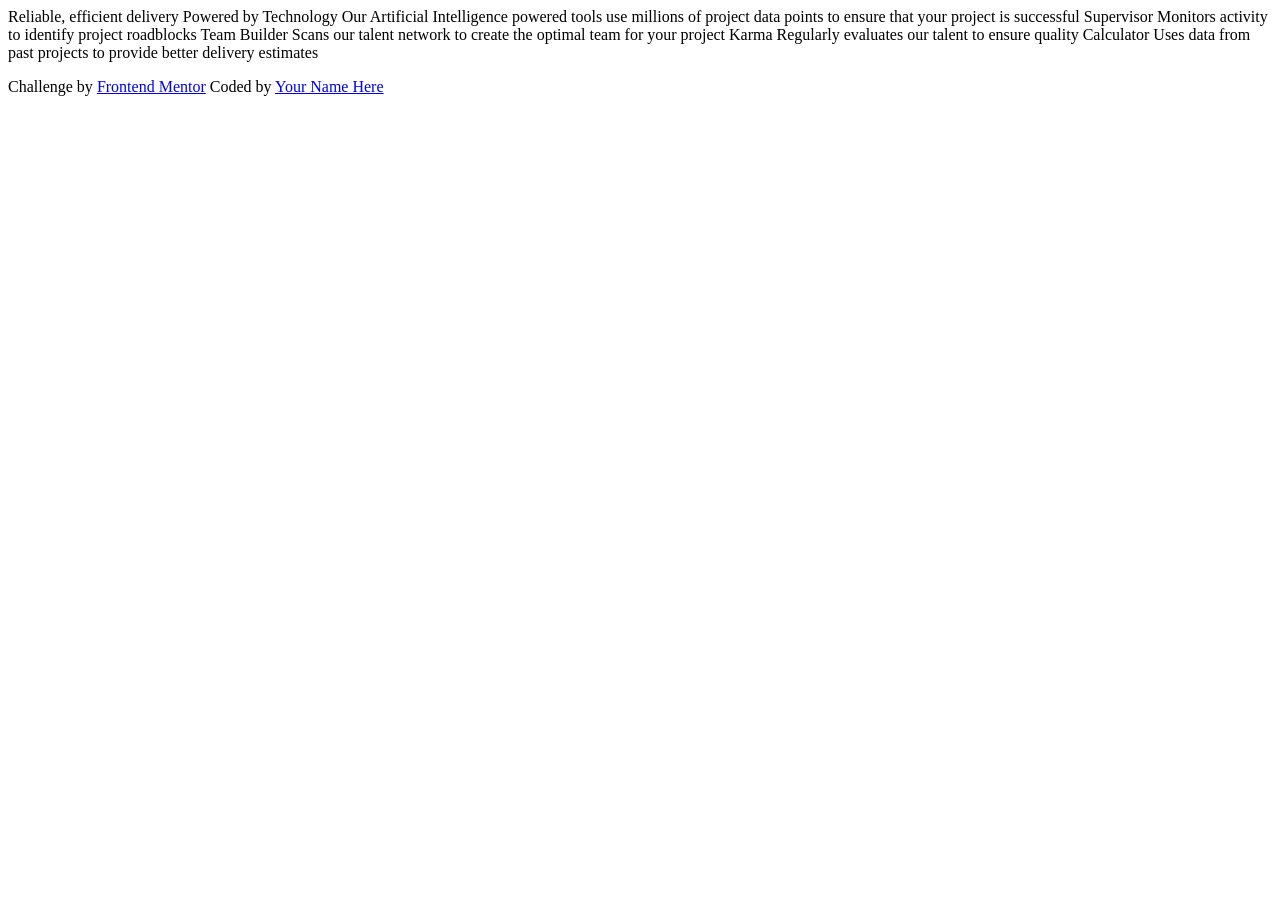
==== design/card.html @ c5b6e591 "first commit" ====
<!DOCTYPE html>
<html lang="en">
  <head>
    <meta charset="UTF-8" />
    <meta name="viewport" content="width=device-width, initial-scale=1.0" />
    <link
      rel="icon"
      type="image/png"
      sizes="32x32"
      href="./images/favicon-32x32.png"
    />
    <title>Frontend Mentor | Four card feature section</title>
  </head>
  <body>
    Reliable, efficient delivery Powered by Technology Our Artificial
    Intelligence powered tools use millions of project data points to ensure
    that your project is successful Supervisor Monitors activity to identify
    project roadblocks Team Builder Scans our talent network to create the
    optimal team for your project Karma Regularly evaluates our talent to ensure
    quality Calculator Uses data from past projects to provide better delivery
    estimates
    <footer>
      <p class="attribution">
        Challenge by
        <a href="https://www.frontendmentor.io?ref=challenge" target="_blank"
          >Frontend Mentor</a
        >
        Coded by <a href="#">Your Name Here</a>
      </p>
    </footer>
  </body>
</html>
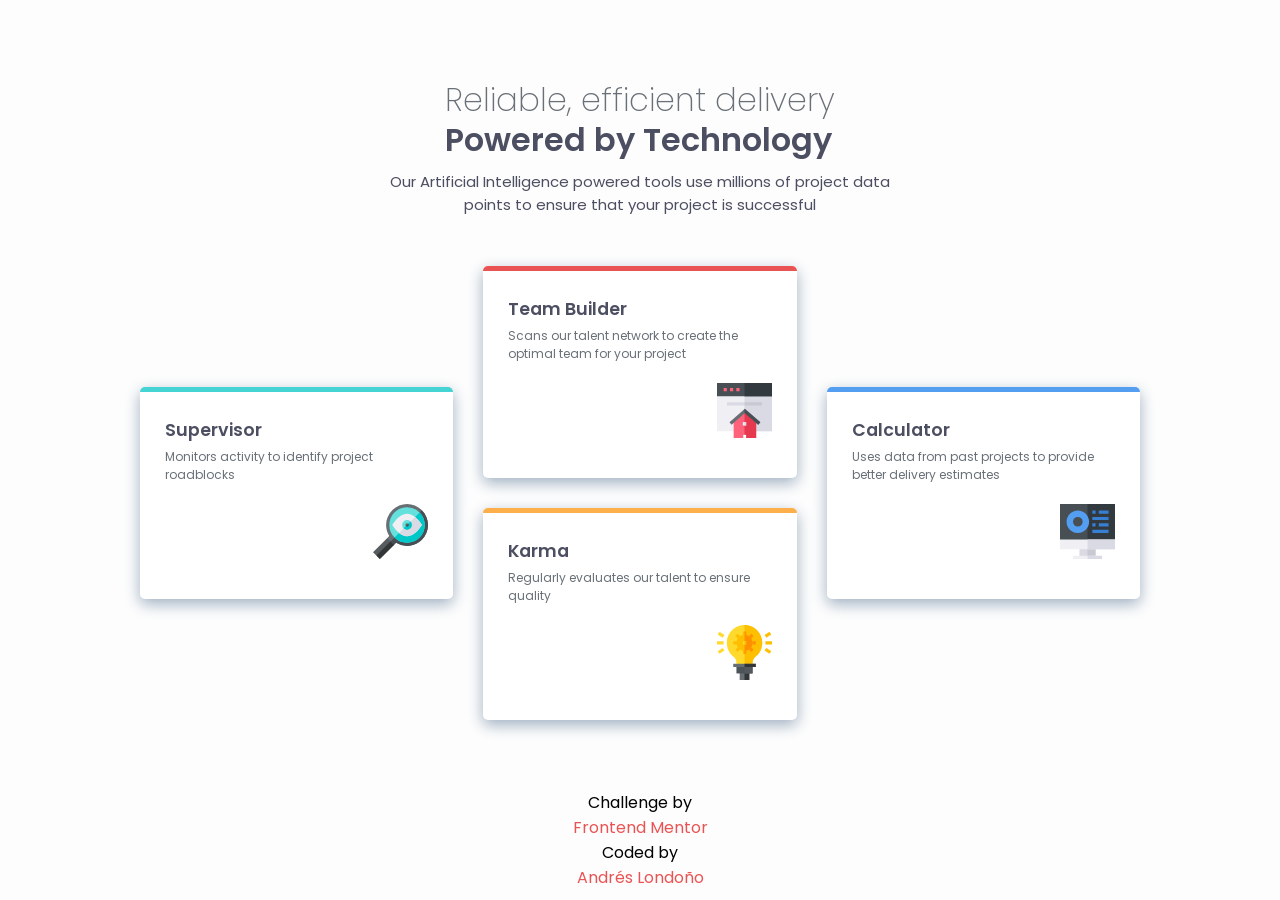
==== commit 39e7a317: "Finish Desktop and Mobile Design" ====
--- a/design/card.html
+++ b/design/card.html
@@ -9,23 +9,77 @@
       sizes="32x32"
       href="./images/favicon-32x32.png"
     />
+    <link rel="preconnect" href="https://fonts.googleapis.com" />
+    <link rel="preconnect" href="https://fonts.gstatic.com" crossorigin />
+    <link
+      href="https://fonts.googleapis.com/css2?family=Fraunces:ital,opsz,wght@0,9..144,100..900;1,9..144,100..900&family=Inter:ital,opsz,wght@0,14..32,100..900;1,14..32,100..900&family=Montserrat:ital,wght@0,100..900;1,100..900&family=Poppins:ital,wght@0,100;0,200;0,300;0,400;0,500;0,600;0,700;0,800;0,900;1,100;1,200;1,300;1,400;1,500;1,600;1,700;1,800;1,900&display=swap"
+      rel="stylesheet"
+    />
+    <link rel="stylesheet" href="./css/style.css" />
     <title>Frontend Mentor | Four card feature section</title>
   </head>
   <body>
-    Reliable, efficient delivery Powered by Technology Our Artificial
-    Intelligence powered tools use millions of project data points to ensure
-    that your project is successful Supervisor Monitors activity to identify
-    project roadblocks Team Builder Scans our talent network to create the
-    optimal team for your project Karma Regularly evaluates our talent to ensure
-    quality Calculator Uses data from past projects to provide better delivery
-    estimates
+    <div class="container">
+      <div class="title_container">
+        <h1 class="title">
+          Reliable, efficient delivery <br /><b class="bold">
+            Powered by Technology
+          </b>
+        </h1>
+        <p class="text">
+          Our Artificial Intelligence powered tools use millions of project data
+          points to ensure that your project is successful
+        </p>
+      </div>
+      <div class="cards_container">
+        <div class="card_container">
+          <div class="card supervisor">
+            <h3>Supervisor</h3>
+            <p>Monitors activity to identify project roadblocks</p>
+            <div class="img_container">
+              <img src="../images/icon-supervisor.svg" alt="" />
+            </div>
+          </div>
+        </div>
+        <div class="card_container container_2">
+          <div class="card team_builder">
+            <h3>Team Builder</h3>
+            <p>
+              Scans our talent network to create the optimal team for your
+              project
+            </p>
+            <div class="img_container">
+              <img src="../images/icon-team-builder.svg" alt="" />
+            </div>
+          </div>
+          <div class="card karma">
+            <h3>Karma</h3>
+            <p>Regularly evaluates our talent to ensure quality</p>
+            <div class="img_container">
+              <img src="../images/icon-karma.svg" alt="" />
+            </div>
+          </div>
+        </div>
+        <div class="card_container">
+          <div class="card calculator">
+            <h3>Calculator</h3>
+            <p>
+              Uses data from past projects to provide better delivery estimates
+            </p>
+            <div class="img_container">
+              <img src="../images/icon-calculator.svg" alt="" />
+            </div>
+          </div>
+        </div>
+      </div>
+    </div>
     <footer>
       <p class="attribution">
         Challenge by
         <a href="https://www.frontendmentor.io?ref=challenge" target="_blank"
           >Frontend Mentor</a
         >
-        Coded by <a href="#">Your Name Here</a>
+        Coded by <a href="#">Andrés Londoño</a>
       </p>
     </footer>
   </body>
--- a/design/css/style.css
+++ b/design/css/style.css
@@ -0,0 +1,191 @@
+* {
+  margin: 0;
+  padding: 0;
+}
+
+html,
+body {
+  width: 100%;
+  font-family: Poppins;
+  font-size: 15px;
+  background-color: #fdfdfd;
+}
+
+.container {
+  display: flex;
+  flex-direction: column;
+  padding-top: 80px;
+  align-items: center;
+}
+
+.title_container {
+  display: flex;
+  justify-content: center;
+  flex-direction: column;
+  align-items: center;
+}
+
+.title_container .title {
+  font-size: 32px;
+  font-weight: 200;
+  color: hsl(212, 6%, 44%);
+  line-height: 40px;
+}
+
+.title_container .title .bold {
+  font-weight: 600;
+  color: hsl(234, 12%, 34%);
+}
+
+.title_container .text {
+  max-width: 500px;
+  text-align: center;
+  margin-top: 10px;
+  color: hsl(234, 12%, 34%);
+}
+
+.cards_container {
+  display: flex;
+  width: 100%;
+  margin-top: 50px;
+  max-width: 1000px;
+  align-items: center;
+  justify-content: center;
+  gap: 30px;
+}
+
+.cards_container .card_container {
+  width: calc(100% / 3);
+}
+
+.card_container .card {
+  max-width: 320px;
+  display: flex;
+  flex-direction: column;
+  background-color: white;
+  border-radius: 5px;
+  box-shadow: 0px 5px 15px hsl(212deg 21.38% 69.14%);
+  box-sizing: border-box;
+  border-top: 5px solid;
+  padding: 25px;
+}
+
+.card_container.container_2 {
+  display: flex;
+  flex-direction: column;
+  gap: 30px;
+}
+
+.card_container .card.supervisor {
+  border-color: hsl(180, 62%, 55%);
+}
+
+.card_container .card.team_builder {
+  border-color: hsl(0, 78%, 62%);
+}
+
+.card_container .card.karma {
+  border-color: hsl(34, 97%, 64%);
+}
+
+.card_container .card.calculator {
+  border-color: hsl(212, 86%, 64%);
+}
+
+.card_container .card .img_container {
+  display: flex;
+  justify-content: flex-end;
+  margin-top: 20px;
+  margin-bottom: 15px;
+}
+
+.card .img_container img {
+  width: 55px;
+  height: 55px;
+}
+
+.card_container .card h3 {
+  color: hsl(234, 12%, 34%);
+  font-weight: 600;
+}
+
+.card_container .card p {
+  font-size: 12px;
+  color: hsl(212, 6%, 44%);
+  font-weight: 400;
+  margin-top: 5px;
+}
+
+.attribution {
+  position: absolute;
+  width: 100%;
+  bottom: 10px;
+  font-size: 16px;
+  text-align: center;
+  display: flex;
+  flex-direction: column;
+}
+
+.attribution a {
+  color: hsl(0, 78%, 62%);
+  text-decoration: none;
+}
+
+/* Mobile */
+
+@media (max-width: 768px) {
+  .container {
+    padding: 50px 30px;
+  }
+
+  .title_container .title {
+    font-size: 24px;
+    line-height: 32px;
+  }
+
+  .title_container .text {
+    font-size: 16px;
+    line-height: 20px;
+    color: hsl(212, 6%, 44%);
+  }
+
+  .cards_container {
+    flex-direction: column;
+  }
+
+  .cards_container .card_container {
+    width: 100%;
+    display: flex;
+    justify-content: center;
+  }
+
+  .cards_container .card_container .card {
+    max-width: 100%;
+    height: 240px;
+  }
+
+  .cards_container .card_container.container_2 {
+    align-items: center;
+  }
+
+  .card_container .card h3 {
+    font-size: 22px;
+  }
+
+  .card_container .card p {
+    font-size: 14px;
+  }
+
+.card_container .card .img_container {
+  margin-top: 30px;
+}
+
+  .card .img_container img {
+    width: 60px;
+    height: 60px;
+  }
+
+  .attribution {
+    display: none;
+  }
+}
